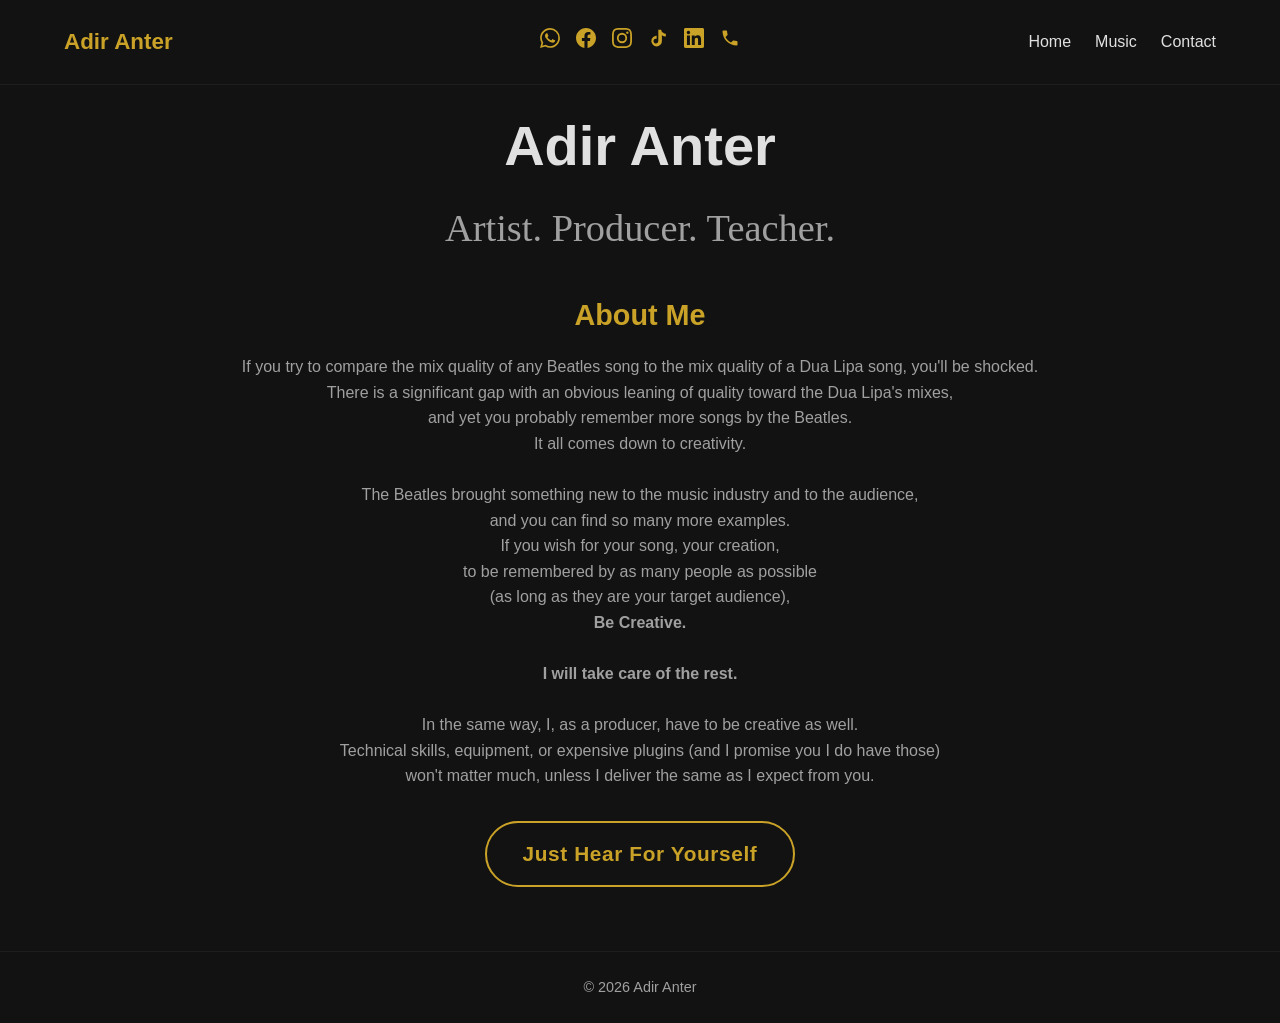
==== index.html @ 7f90e5b2 "Initial commit" ====
<!doctype html>
<html lang="en">
<head>
  <meta charset="utf-8">
  <meta name="viewport" content="width=device-width, initial-scale=1.0">
  <title>Adir Anter</title>
  <link rel="icon" type="image/png" href="favicon.png">
  <link rel="stylesheet" href="styles.css">
</head>
<body>

  <header>
    <nav>
      <a href="index.html" class="logo">Adir Anter</a>
      <ul class="social-links">
        <li><a href="https://wa.me/972506993376" target="_blank" rel="noopener noreferrer" aria-label="WhatsApp">
          <svg viewBox="0 0 24 24" aria-hidden="true"><path d="M17.472 14.382c-.297-.149-1.758-.867-2.03-.967-.273-.099-.471-.148-.67.15-.197.297-.767.966-.94 1.164-.173.199-.347.223-.644.075-.297-.15-1.255-.463-2.39-1.475-.883-.788-1.48-1.761-1.653-2.059-.173-.297-.018-.458.13-.606.134-.133.298-.347.446-.52.149-.174.198-.298.298-.497.099-.198.05-.371-.025-.52-.075-.149-.669-1.612-.916-2.207-.242-.579-.487-.5-.669-.51-.173-.008-.371-.01-.57-.01-.198 0-.52.074-.792.372-.272.297-1.04 1.016-1.04 2.479 0 1.462 1.065 2.875 1.213 3.074.149.198 2.096 3.2 5.077 4.487.709.306 1.262.489 1.694.625.712.227 1.36.195 1.871.118.571-.085 1.758-.719 2.006-1.413.248-.694.248-1.289.173-1.413-.074-.124-.272-.198-.57-.347m-5.421 7.403h-.004a9.87 9.87 0 0 1-5.031-1.378l-.361-.214-3.741.982.998-3.648-.235-.374a9.86 9.86 0 0 1-1.51-5.26c.001-5.45 4.436-9.884 9.888-9.884 2.64 0 5.122 1.03 6.988 2.898a9.825 9.825 0 0 1 2.893 6.994c-.003 5.45-4.437 9.884-9.885 9.884m8.413-18.297A11.815 11.815 0 0 0 12.05 0C5.495 0 .16 5.335.157 11.892c0 2.096.547 4.142 1.588 5.945L.057 24l6.305-1.654a11.882 11.882 0 0 0 5.683 1.448h.005c6.554 0 11.89-5.335 11.893-11.893a11.821 11.821 0 0 0-3.48-8.413z"/></svg>
        </a></li>
        <li><a href="https://www.facebook.com/adir.anter" target="_blank" rel="noopener noreferrer" aria-label="Facebook">
          <svg viewBox="0 0 24 24" aria-hidden="true"><path d="M24 12.073c0-6.627-5.373-12-12-12s-12 5.373-12 12c0 5.99 4.388 10.954 10.125 11.854v-8.385H7.078v-3.47h3.047V9.43c0-3.007 1.792-4.669 4.533-4.669 1.312 0 2.686.235 2.686.235v2.953H15.83c-1.491 0-1.956.925-1.956 1.874v2.25h3.328l-.532 3.47h-2.796v8.385C19.612 23.027 24 18.062 24 12.073z"/></svg>
        </a></li>
        <li><a href="https://www.instagram.com/adiranter/" target="_blank" rel="noopener noreferrer" aria-label="Instagram">
          <svg viewBox="0 0 24 24" aria-hidden="true"><path d="M12 2.163c3.204 0 3.584.012 4.85.07 3.252.148 4.771 1.691 4.919 4.919.058 1.265.069 1.645.069 4.849 0 3.205-.012 3.584-.069 4.849-.149 3.225-1.664 4.771-4.919 4.919-1.266.058-1.644.07-4.85.07-3.204 0-3.584-.012-4.849-.07-3.26-.149-4.771-1.699-4.919-4.92-.058-1.265-.07-1.644-.07-4.849 0-3.204.013-3.583.07-4.849.149-3.227 1.664-4.771 4.919-4.919 1.266-.057 1.645-.069 4.849-.069zM12 0C8.741 0 8.333.014 7.053.072 2.695.272.273 2.69.073 7.052.014 8.333 0 8.741 0 12c0 3.259.014 3.668.072 4.948.2 4.358 2.618 6.78 6.98 6.98C8.333 23.986 8.741 24 12 24c3.259 0 3.668-.014 4.948-.072 4.354-.2 6.782-2.618 6.979-6.98.059-1.28.073-1.689.073-4.948 0-3.259-.014-3.667-.072-4.947-.196-4.354-2.617-6.78-6.979-6.98C15.668.014 15.259 0 12 0zm0 5.838a6.162 6.162 0 1 0 0 12.324 6.162 6.162 0 0 0 0-12.324zM12 16a4 4 0 1 1 0-8 4 4 0 0 1 0 8zm6.406-11.845a1.44 1.44 0 1 0 0 2.881 1.44 1.44 0 0 0 0-2.881z"/></svg>
        </a></li>
        <li><a href="https://www.tiktok.com/@anteradir" target="_blank" rel="noopener noreferrer" aria-label="TikTok">
          <svg viewBox="0 0 24 24" aria-hidden="true"><path d="M19.59 6.69a4.83 4.83 0 0 1-3.77-4.25V2h-3.45v13.67a2.89 2.89 0 0 1-5.2 1.74 2.89 2.89 0 0 1 2.31-4.64 2.93 2.93 0 0 1 .88.13V9.4a6.84 6.84 0 0 0-1-.05A6.33 6.33 0 0 0 5.8 20.1a6.34 6.34 0 0 0 10.86-4.43v-7a8.16 8.16 0 0 0 4.77 1.52v-3.4a4.85 4.85 0 0 1-1.84-.1z"/></svg>
        </a></li>
        <li><a href="https://www.linkedin.com/in/adir-anter-415018163/" target="_blank" rel="noopener noreferrer" aria-label="LinkedIn">
          <svg viewBox="0 0 24 24" aria-hidden="true"><path d="M20.447 20.452h-3.554v-5.569c0-1.328-.027-3.037-1.852-3.037-1.853 0-2.136 1.445-2.136 2.939v5.667H9.351V9h3.414v1.561h.046c.477-.9 1.637-1.85 3.37-1.85 3.601 0 4.267 2.37 4.267 5.455v6.286zM5.337 7.433a2.062 2.062 0 0 1-2.063-2.065 2.063 2.063 0 1 1 2.063 2.065zm1.782 13.019H3.555V9h3.564v11.452zM22.225 0H1.771C.792 0 0 .774 0 1.729v20.542C0 23.227.792 24 1.771 24h20.451C23.2 24 24 23.227 24 22.271V1.729C24 .774 23.2 0 22.222 0h.003z"/></svg>
        </a></li>
        <li><a href="tel:+972506993376" aria-label="Phone">
          <svg viewBox="0 0 24 24" aria-hidden="true"><path d="M20 15.5c-1.25 0-2.45-.2-3.57-.57-.35-.11-.74-.03-1.02.24l-2.2 2.2c-2.83-1.44-5.15-3.75-6.59-6.59l2.2-2.21c.28-.26.36-.65.25-1C8.7 6.45 8.5 5.25 8.5 4c0-.55-.45-1-1-1H4c-.55 0-1 .45-1 1 0 9.39 7.61 17 17 17 .55 0 1-.45 1-1v-3.5c0-.55-.45-1-1-1z"/></svg>
        </a></li>
      </ul>
      <ul class="nav-links">
        <li><a href="index.html">Home</a></li>
        <li><a href="music.html">Music</a></li>
        <li><a href="contact.html">Contact</a></li>
      </ul>
    </nav>
  </header>

  <main>
    <section class="hero">
      <h1>Adir Anter</h1>
      <p>Artist. Producer. Teacher.</p>
    </section>

    <section class="about">
      <h2>About Me</h2>
      <p>If you try to compare the mix quality of any Beatles song to the mix quality of a Dua Lipa song, you'll be shocked. <br>
         There is a significant gap with an obvious leaning of quality toward the Dua Lipa's mixes, <br>
         and yet you probably remember more songs by the Beatles. <br>
         It all comes down to creativity. <br>
         <br>
         The Beatles brought something new to the music industry and to the audience,<br> 
         and you can find so many more examples. <br>
         If you wish for your song, your creation, <br>
         to be remembered by as many people as possible <br> 
         (as long as they are your target audience), <br>
         <b>Be Creative.</b><br>
         <br>
         <b>I will take care of the rest.</b><br>
         <br>
         In the same way, I, as a producer, have to be creative as well.<br>
         Technical skills, equipment, or expensive plugins (and I promise you I do have those) <br>
         won't matter much, unless I deliver the same as I expect from you.
        
        </p>
      <a href="music.html" class="hear-link">Just Hear For Yourself</a>
    </section>
  </main>

  <footer>
    <p>&copy; 2026 Adir Anter</p>
  </footer>

</body>
</html>
---- styles.css ----
/* ---- reset & base ---- */

* {
  box-sizing: border-box;
  margin: 0;
  padding: 0;
}

:root {
  --color-bg: #121212;
  --color-surface: #1e1e1e;
  --color-text: #e0e0e0;
  --color-text-muted: #a0a0a0;
  --color-accent: #c9a227;
  --spacing: 1.5rem;
  --max-width: 1200px;
}

body {
  font-family: "Segoe UI", Arial, sans-serif;
  background-color: var(--color-bg);
  color: var(--color-text);
  line-height: 1.6;
}

/* ---- navigation ---- */

header {
  position: sticky;
  top: 0;
  z-index: 100;
  background-color: var(--color-bg);
  border-bottom: 1px solid var(--color-surface);
}

nav {
  display: grid;
  grid-template-columns: 1fr auto 1fr;
  align-items: center;
  max-width: var(--max-width);
  margin: 0 auto;
  padding: var(--spacing);
}

nav .logo {
  justify-self: start;
}

.social-links {
  justify-self: center;
}

.nav-links {
  justify-self: end;
}

nav .logo {
  font-size: 1.4rem;
  font-weight: bold;
  color: var(--color-accent);
  text-decoration: none;
}

nav ul {
  display: flex;
  list-style: none;
  gap: 1.5rem;
}

nav a {
  color: var(--color-text);
  text-decoration: none;
}

nav ul a:hover {
  color: var(--color-accent);
}

.social-links {
  gap: 1rem;
  align-items: center;
}

.social-links a {
  display: inline-flex;
  align-items: center;
  justify-content: center;
  color: var(--color-accent);
}

.social-links svg {
  width: 1.25rem;
  height: 1.25rem;
  fill: currentColor;
  display: block;
}

.social-links a:hover {
  color: var(--color-text);
}

/* ---- hero section ---- */

.hero {
  text-align: center;
  padding: 1rem var(--spacing);
}

.hero h1 {
  font-size: clamp(2rem, 5vw, 3.5rem);
  margin-bottom: 0.5rem;
}

.hero p {
  font-family: "Freestyle Script", "Brush Script MT", cursive;
  font-size: clamp(1.6rem, 3.5vw, 2.4rem);
  color: var(--color-text-muted);
}

/* ---- about section ---- */

.about {
  max-width: var(--max-width);
  margin: 0 auto;
  padding: 1rem var(--spacing) 4rem;
  text-align: center;
}

.about h2 {
  font-size: 1.8rem;
  margin-bottom: 1rem;
  color: var(--color-accent);
}

.about p {
  color: var(--color-text-muted);
  max-width: 150ch;
  margin: 0 auto;
}

.hear-link {
  display: inline-block;
  margin-top: 2rem;
  padding: 0.9rem 2.2rem;
  font-size: 1.3rem;
  font-weight: bold;
  color: var(--color-accent);
  text-decoration: none;
  border: 2px solid var(--color-accent);
  border-radius: 999px;
  letter-spacing: 0.03em;
}

.hear-link:hover {
  background-color: var(--color-accent);
  color: var(--color-bg);
}

/* ---- page intro (for non-home pages) ---- */

.page-intro {
  text-align: center;
  padding: 4rem var(--spacing) 2rem;
}

.page-intro h1 {
  font-size: clamp(1.8rem, 4vw, 2.8rem);
  margin-bottom: 0.5rem;
}

.page-intro p {
  color: var(--color-text-muted);
}

/* ---- media sections ---- */

.media-section {
  max-width: var(--max-width);
  margin: 0 auto;
  padding: 2rem var(--spacing);
}

.media-section h2 {
  font-size: 1.5rem;
  margin-bottom: 1rem;
  color: var(--color-accent);
  text-align: center;
}

.media-grid {
  display: grid;
  grid-template-columns: repeat(2, 1fr);
  gap: 1rem;
}

.media-grid iframe {
  width: 100%;
  aspect-ratio: 16 / 9;
  border: none;
  background-color: var(--color-surface);
}

.media-grid iframe.spotify-embed {
  aspect-ratio: auto;
  height: 352px;
  border-radius: 12px;
}

/* ---- tiktok row (flex, up to 4 per row, wraps on smaller screens) ---- */

.tiktok-row {
  display: flex;
  flex-wrap: wrap;
  gap: 1rem;
  justify-content: center;
}

.tiktok-row iframe {
  border-radius: 12px;
}

.tiktok-row blockquote.tiktok-embed {
  margin: 0;
}

.tiktok-row iframe.instagram-embed {
  flex: 0 1 325px;
  min-width: 325px;
  max-width: 325px;
  aspect-ratio: 9 / 16;
  border: none;
  background-color: var(--color-surface);
}

/* ---- audio list (centered single column) ---- */

.audio-list {
  display: flex;
  flex-direction: column;
  gap: 1.5rem;
  max-width: 500px;
  margin: 0 auto;
}

.audio-item {
  text-align: center;
}

.audio-item figcaption {
  color: var(--color-text-muted);
  margin-bottom: 0.5rem;
}

.audio-item audio {
  width: 100%;
}

@media (max-width: 600px) {
  .media-grid {
    grid-template-columns: 1fr;
  }
}

/* ---- contact page ---- */

.contact-button {
  display: inline-block;
  margin-top: 1rem;
  padding: 0.75rem 1.5rem;
  background-color: var(--color-accent);
  color: var(--color-bg);
  text-decoration: none;
  border-radius: 4px;
  font-weight: bold;
}

.contact-button:hover {
  opacity: 0.85;
}

.contact-section {
  max-width: 500px;
  margin: 0 auto;
  padding: 2rem var(--spacing) 4rem;
}

.contact-form fieldset {
  border: 1px solid var(--color-surface);
  border-radius: 6px;
  padding: 1.5rem;
}

.contact-form legend {
  padding: 0 0.5rem;
  color: var(--color-accent);
  font-weight: bold;
}

.form-row {
  display: flex;
  flex-direction: column;
  gap: 0.3rem;
  margin-bottom: 1rem;
}

.form-row label {
  color: var(--color-text-muted);
  font-size: 0.95rem;
}

.form-row input,
.form-row textarea {
  padding: 0.6rem 0.8rem;
  background-color: var(--color-surface);
  color: var(--color-text);
  border: 1px solid var(--color-surface);
  border-radius: 4px;
  font-family: inherit;
  font-size: 1rem;
}

.form-row textarea {
  field-sizing: content;
  resize: none;
  overflow: hidden;
  line-height: 1.4;
}

.form-row input:focus,
.form-row textarea:focus {
  outline: none;
  border-color: var(--color-accent);
}

.submit-button {
  display: block;
  margin: 0.5rem auto 0;
  padding: 0.75rem 1.5rem;
  background-color: var(--color-accent);
  color: var(--color-bg);
  border: none;
  border-radius: 4px;
  font-weight: bold;
  font-size: 1rem;
  cursor: pointer;
}

.submit-button:hover {
  opacity: 0.85;
}

/* ---- footer ---- */

footer {
  text-align: center;
  padding: var(--spacing);
  color: var(--color-text-muted);
  font-size: 0.9rem;
  border-top: 1px solid var(--color-surface);
}

/* ---- mobile ---- */

@media (max-width: 600px) {
  nav {
    grid-template-columns: 1fr;
    justify-items: center;
    gap: 1rem;
  }

  nav .logo,
  .nav-links {
    justify-self: center;
  }

  nav ul {
    gap: 1rem;
  }

  .hero {
    padding: 4rem var(--spacing) 2rem;
  }
}
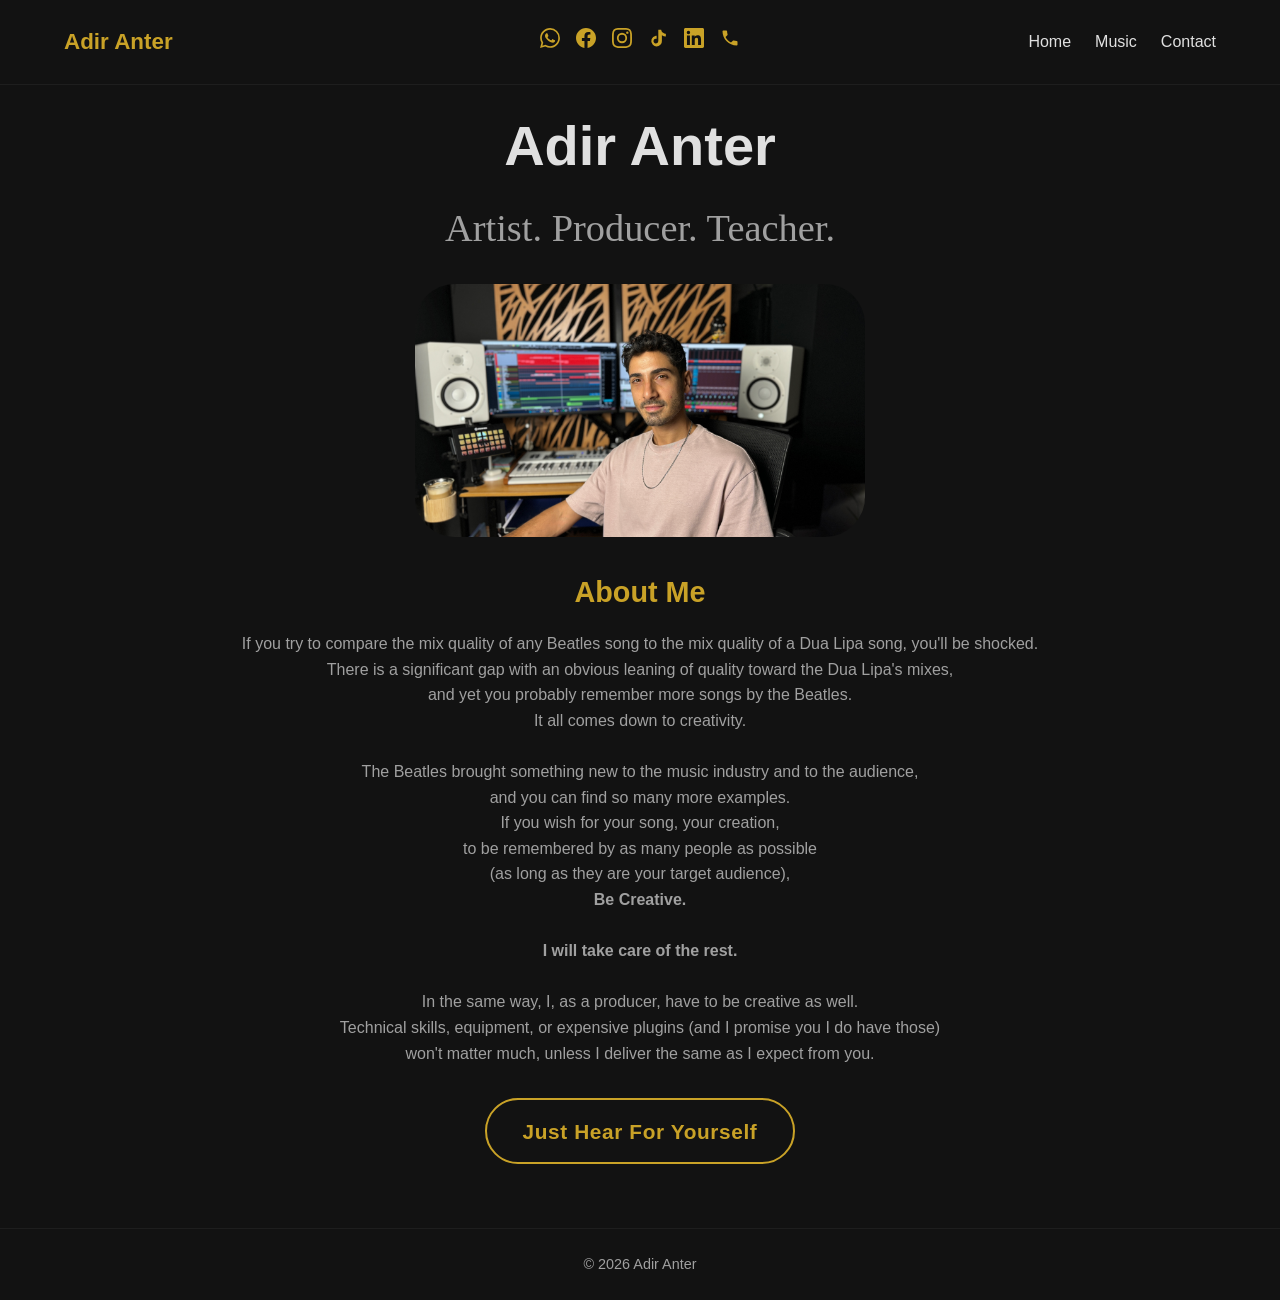
==== commit 92d88df0: "Add a personal pic" ====
--- a/index.html
+++ b/index.html
@@ -44,6 +44,7 @@
     <section class="hero">
       <h1>Adir Anter</h1>
       <p>Artist. Producer. Teacher.</p>
+      <img src="IMG_4474.JPG" alt="Adir Anter" class="hero-photo">
     </section>
 
     <section class="about">
--- a/styles.css
+++ b/styles.css
@@ -115,6 +115,14 @@
   font-family: "Freestyle Script", "Brush Script MT", cursive;
   font-size: clamp(1.6rem, 3.5vw, 2.4rem);
   color: var(--color-text-muted);
+}
+
+.hero-photo {
+  display: block;
+  margin: 1.5rem auto 0;
+  max-width: min(450px, 80%);
+  height: auto;
+  border-radius: 40px;
 }
 
 /* ---- about section ---- */
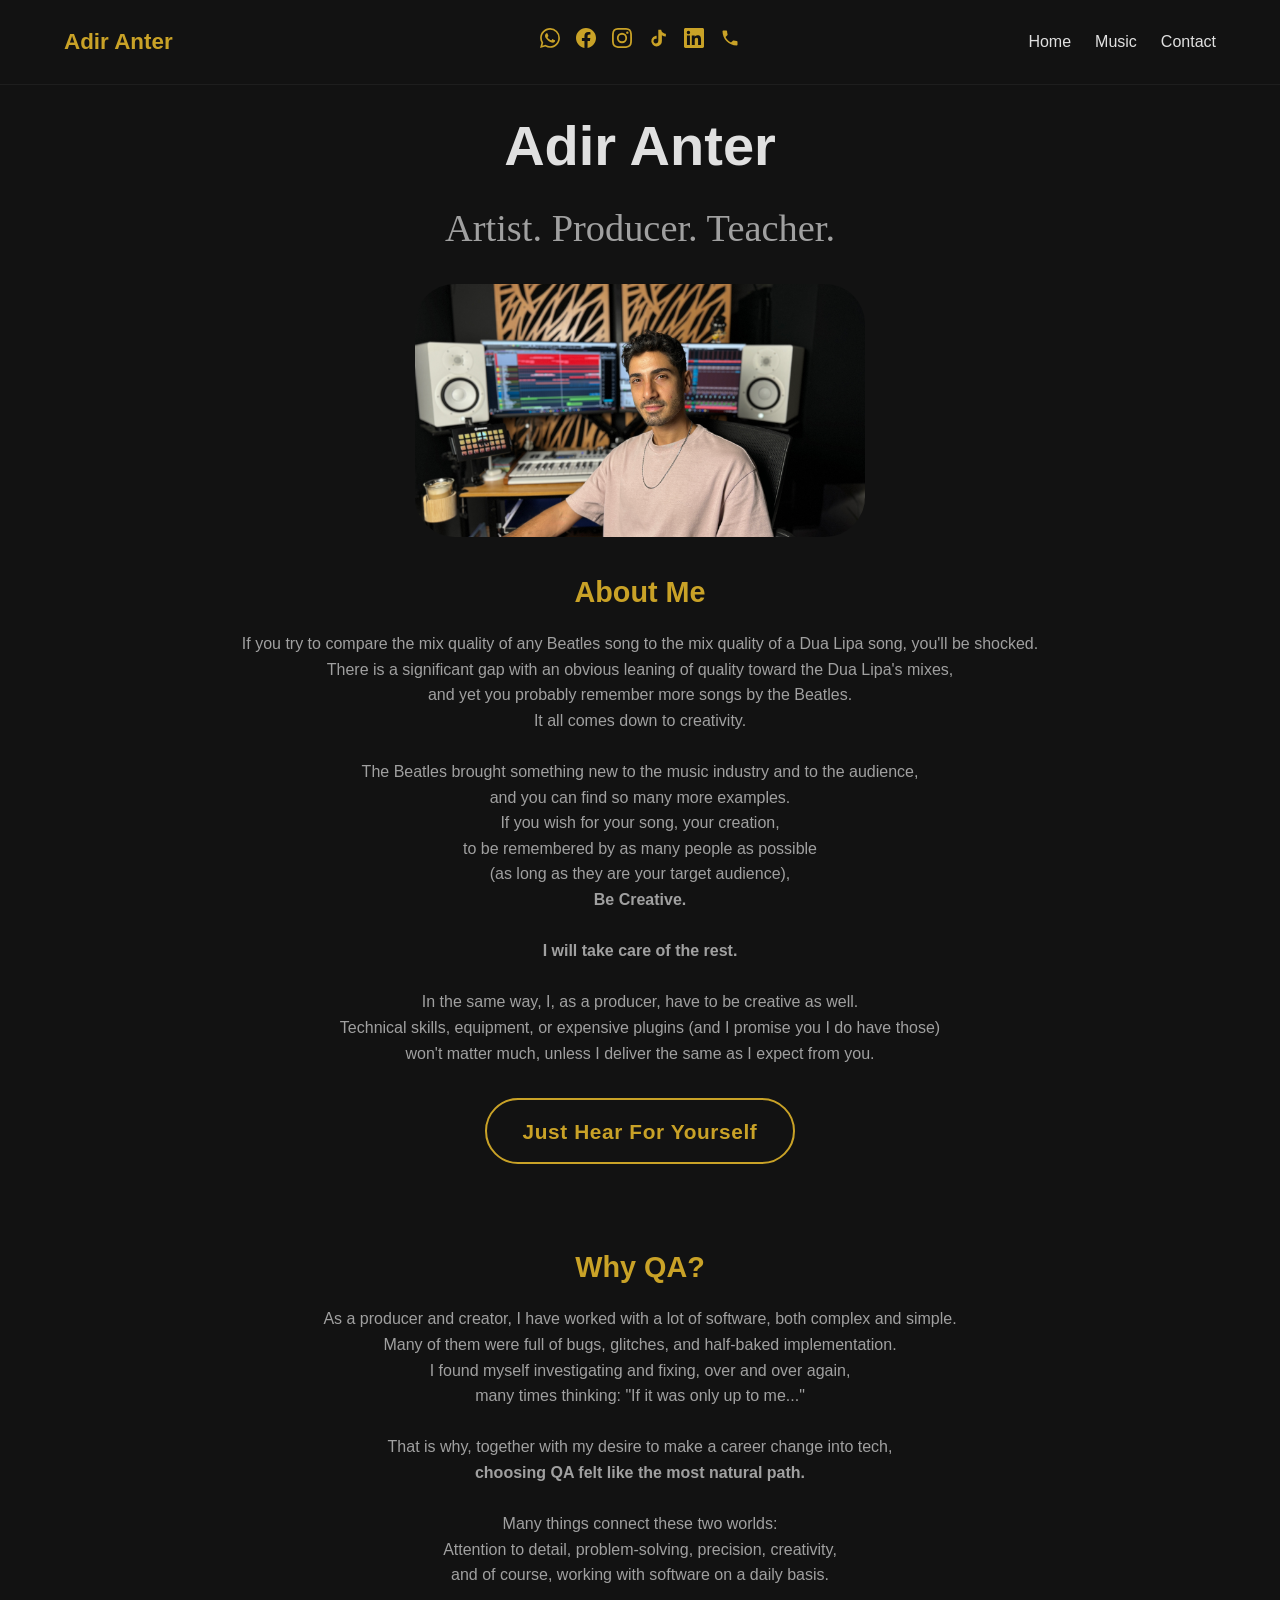
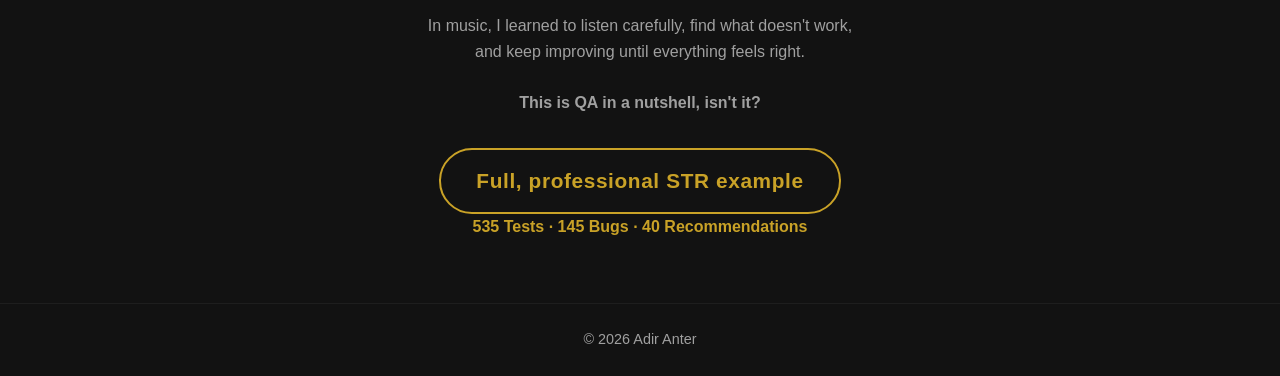
==== commit a4f35114: "Add "Why QA?" section and rename shared classes Introduce a QA-focused text section reusing the site" ====
--- a/index.html
+++ b/index.html
@@ -47,7 +47,7 @@
       <img src="IMG_4474.JPG" alt="Adir Anter" class="hero-photo">
     </section>
 
-    <section class="about">
+    <section class="text-section">
       <h2>About Me</h2>
       <p>If you try to compare the mix quality of any Beatles song to the mix quality of a Dua Lipa song, you'll be shocked. <br>
          There is a significant gap with an obvious leaning of quality toward the Dua Lipa's mixes, <br>
@@ -68,7 +68,29 @@
          won't matter much, unless I deliver the same as I expect from you.
         
         </p>
-      <a href="music.html" class="hear-link">Just Hear For Yourself</a>
+      <a href="music.html" class="link-button">Just Hear For Yourself</a>
+    </section>
+
+    <section class="text-section">
+      <h2>Why QA?</h2>
+      <p>As a producer and creator, I have worked with a lot of software, both complex and simple.<br>
+         Many of them were full of bugs, glitches, and half-baked implementation.<br>
+         I found myself investigating and fixing, over and over again,<br>
+         many times thinking: "If it was only up to me..."<br>
+         <br>
+         That is why, together with my desire to make a career change into tech,<br>
+         <b>choosing QA felt like the most natural path.</b><br>
+         <br>
+         Many things connect these two worlds:<br>
+         Attention to detail, problem-solving, precision, creativity,<br>
+         and of course, working with software on a daily basis.<br>
+         <br>
+         In music, I learned to listen carefully, find what doesn't work,<br>
+         and keep improving until everything feels right.<br>
+         <br>
+         <b>This is QA in a nutshell, isn't it?</b></p>
+      <a href="#" class="link-button">Full, professional STR example</a>
+      <p class="str-stats"><b>535 Tests · 145 Bugs · 40 Recommendations</b></p>
     </section>
   </main>
 
--- a/styles.css
+++ b/styles.css
@@ -120,33 +120,38 @@
 .hero-photo {
   display: block;
   margin: 1.5rem auto 0;
-  max-width: min(450px, 80%);
+  width: 100%;
+  max-width: 450px;
   height: auto;
   border-radius: 40px;
 }
 
-/* ---- about section ---- */
-
-.about {
+/* ---- text section ---- */
+
+.text-section {
   max-width: var(--max-width);
   margin: 0 auto;
   padding: 1rem var(--spacing) 4rem;
   text-align: center;
 }
 
-.about h2 {
+.text-section h2 {
   font-size: 1.8rem;
   margin-bottom: 1rem;
   color: var(--color-accent);
 }
 
-.about p {
+.text-section p {
   color: var(--color-text-muted);
   max-width: 150ch;
   margin: 0 auto;
 }
 
-.hear-link {
+.text-section p.str-stats {
+  color: var(--color-accent);
+}
+
+.link-button {
   display: inline-block;
   margin-top: 2rem;
   padding: 0.9rem 2.2rem;
@@ -159,7 +164,7 @@
   letter-spacing: 0.03em;
 }
 
-.hear-link:hover {
+.link-button:hover {
   background-color: var(--color-accent);
   color: var(--color-bg);
 }
@@ -357,6 +362,20 @@
   opacity: 0.85;
 }
 
+.form-status {
+  margin-top: 1rem;
+  text-align: center;
+  font-weight: bold;
+}
+
+.form-status.success {
+  color: #4caf50;
+}
+
+.form-status.error {
+  color: #e57373;
+}
+
 /* ---- footer ---- */
 
 footer {
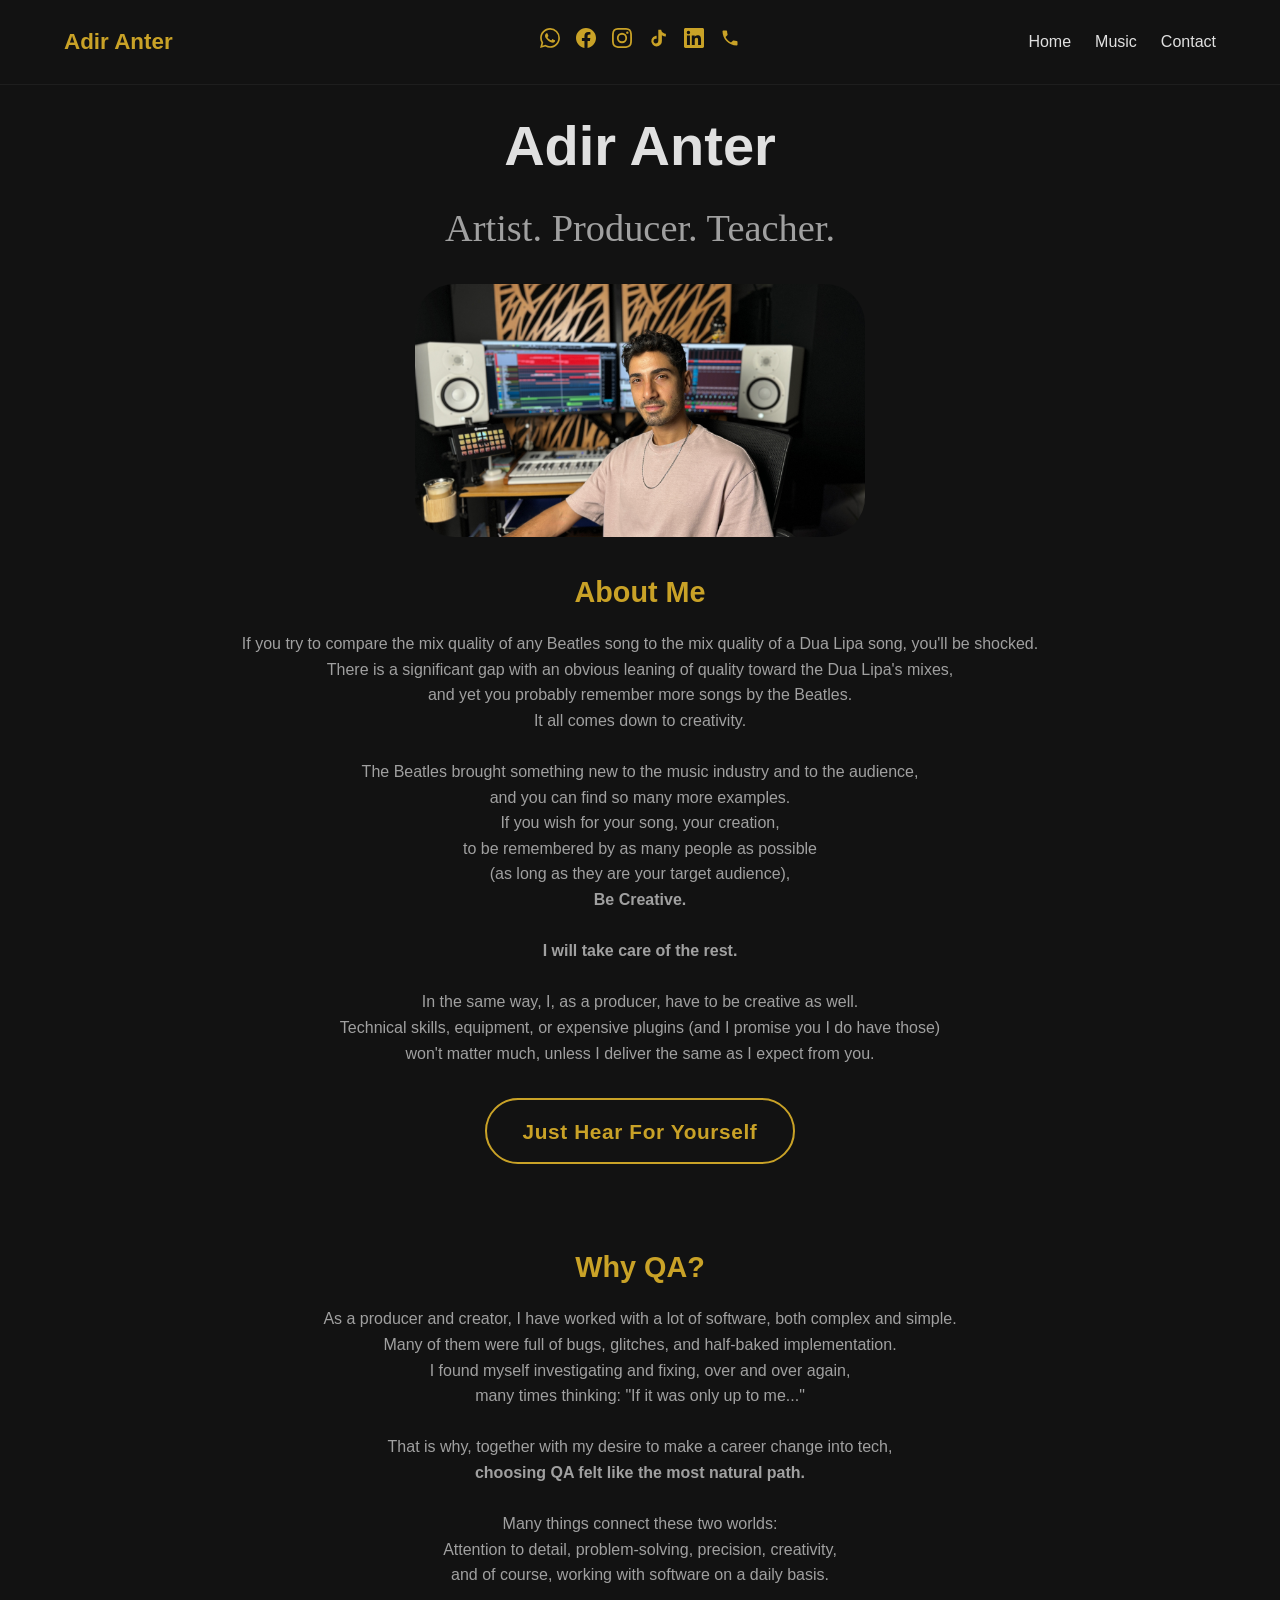
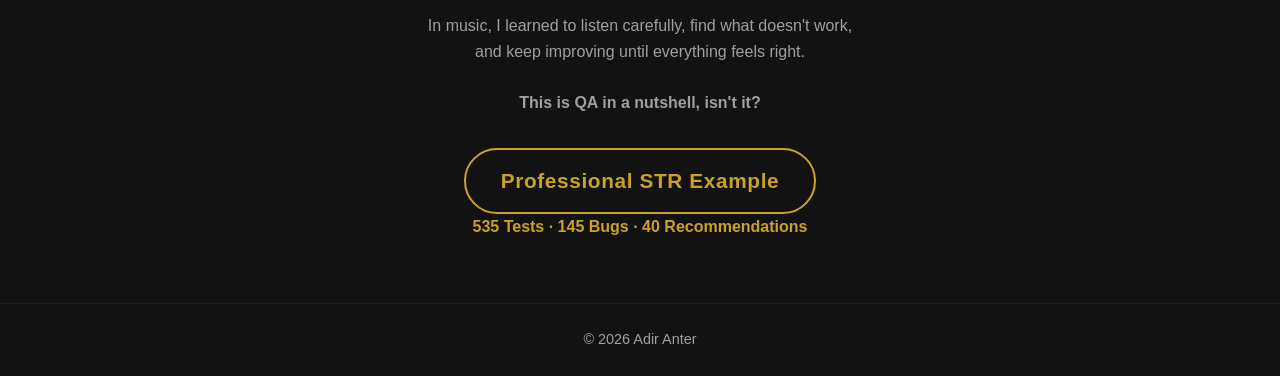
==== commit 38e42a24: "Capitalize STR example button label Co-Authored-By: Claude Opus 4.6 <noreply@anthropic.com>" ====
--- a/index.html
+++ b/index.html
@@ -89,7 +89,7 @@
          and keep improving until everything feels right.<br>
          <br>
          <b>This is QA in a nutshell, isn't it?</b></p>
-      <a href="#" class="link-button">Full, professional STR example</a>
+      <a href="#" class="link-button">Professional STR Example</a>
       <p class="str-stats"><b>535 Tests · 145 Bugs · 40 Recommendations</b></p>
     </section>
   </main>
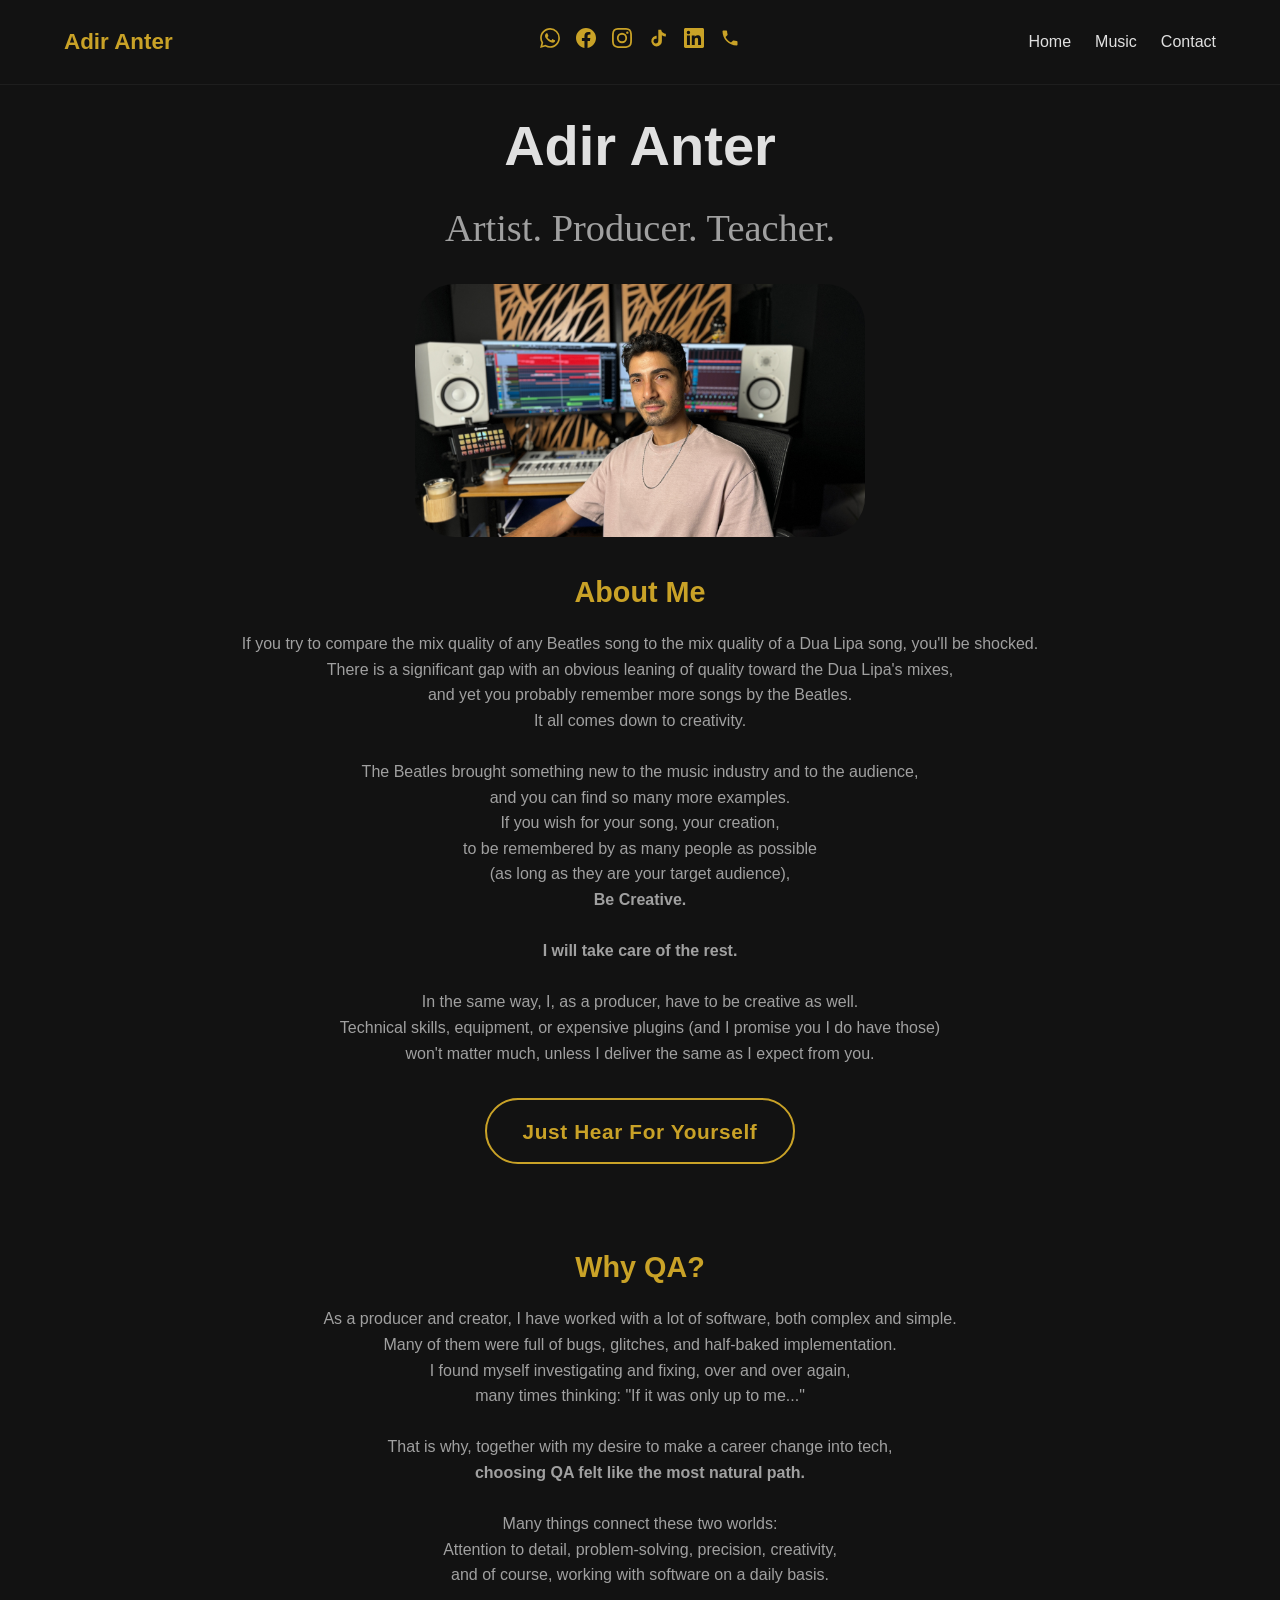
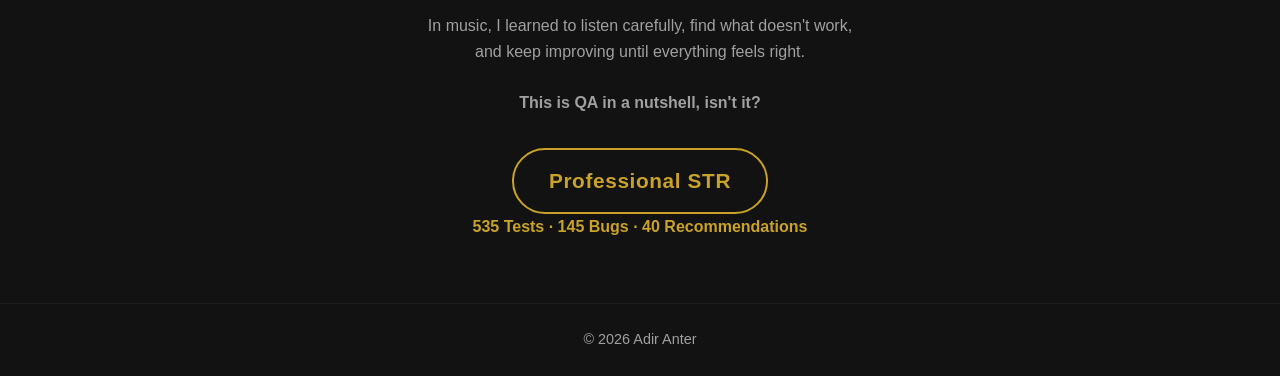
==== commit cfca4f63: "Shorten STR button label to "Professional STR" Co-Authored-By: Claude Opus 4.6 <noreply@anthropic.co" ====
--- a/index.html
+++ b/index.html
@@ -89,7 +89,7 @@
          and keep improving until everything feels right.<br>
          <br>
          <b>This is QA in a nutshell, isn't it?</b></p>
-      <a href="#" class="link-button">Professional STR Example</a>
+      <a href="#" class="link-button">Professional STR</a>
       <p class="str-stats"><b>535 Tests · 145 Bugs · 40 Recommendations</b></p>
     </section>
   </main>
